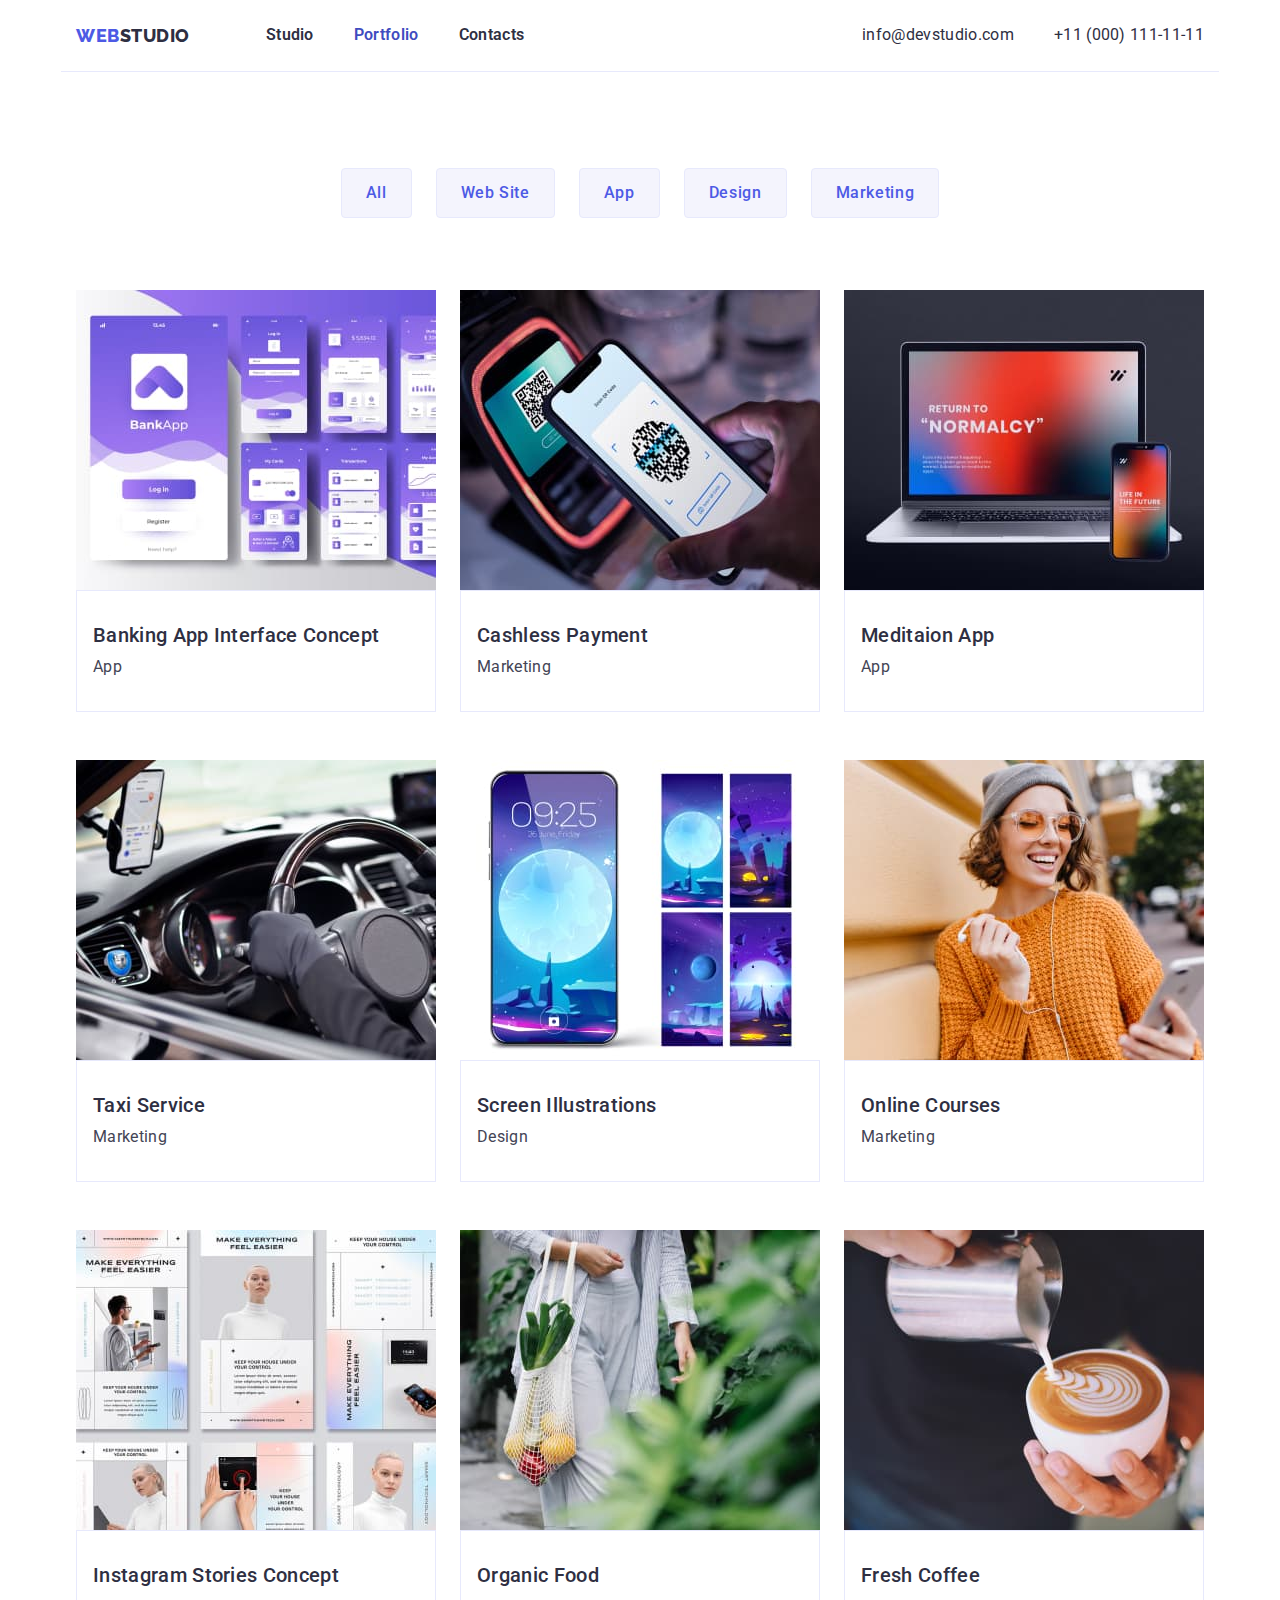
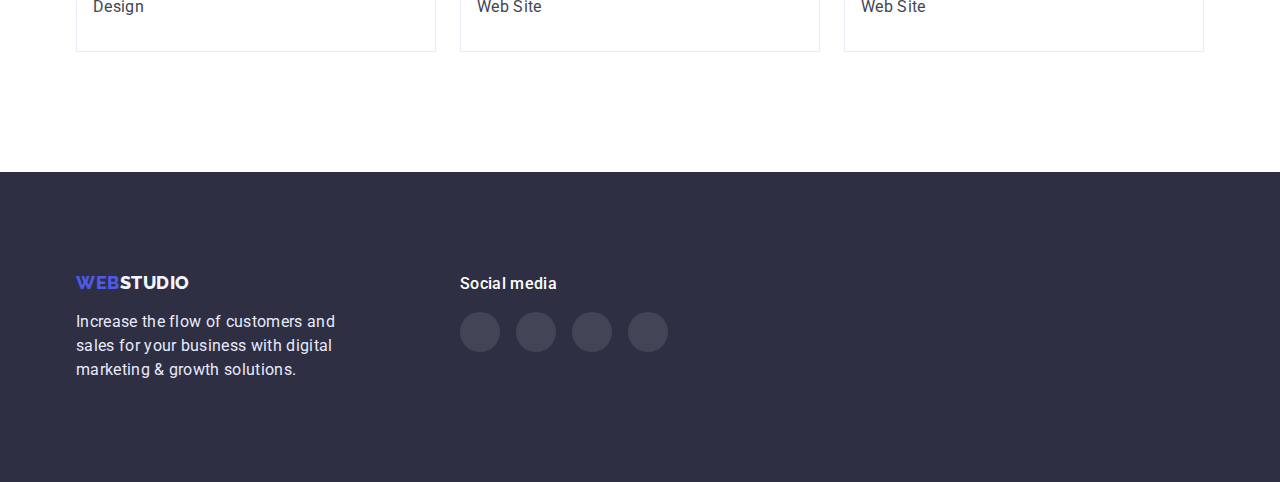
==== portfolio.html @ cd9ac671 "1st commit" ====
<!DOCTYPE html>
<html lang="en">
<head>
    <meta charset="UTF-8">
    <meta http-equiv="X-UA-Compatible" content="IE=edge">
    <meta name="viewport" content="width=device-width, initial-scale=1.0">
    <title>Portfolio</title>
    <link href="https://fonts.googleapis.com/css2?family=Raleway:wght@800&family=Roboto:wght@400;500;700;900&display=swap" rel="stylesheet">
    <link rel="stylesheet" href="./css/modern-normalize.css">
    <link rel="stylesheet" href="./css/styles.css">
</head>
<body>
    <header class="header">
        <div class="conteiner">
            <nav class="header-navigation">
                <a href="./index.html" class="logo"><span class="web">Web</span>Studio</a>
                <ul class="list header-list">
                    <li class="nav-link"><a href="./index.html" class="navigation">Studio</a></li>
                    <li class="nav-link"><a href="./portfolio.html" class="navigation current">Portfolio</a> </li>
                    <li class="nav-link"><a href="#" class="navigation">Contacts</a></li>
                </ul>
            </nav>
            <ul class="list header-link">
                 <li><a href="mailto:info@devstudio.com" class="mail-link">info@devstudio.com</a></li>
                 <li><a href="tel:+11(000)1111111" class="tel">+11 (000) 111-11-11</a></li>
            </ul>
        </div>
    </header>
    <main class="main">
    <section class="porfolio-menu">
       <div class="conteiner">
            <h1 hidden>Portfolio</h1>
            <ul class="list portfolio-btn">
                <li><button type="button" class="btn">All</button></li>
                <li><button type="button" class="btn">Web Site</button></li>
                <li><button type="button" class="btn">App</button></li>
                <li><button type="button" class="btn">Design</button></li>
                <li><button type="button" class="btn">Marketing</button></li>
            </ul>
            <ul class="list portfolio-cards">
            <li class="project-card">
                <a href="#" class="projects">
                    <img src="./images/project1.jpg" alt="app" width="360" height="300">
                    <div class="card-text">
                        <h3 class="title">Banking App Interface Concept</h3>
                        <p class="description">App</p>
                    </div>
                </a>
            </li>
            <li class="project-card">
                <a href="#" class="projects">
                    <img src="./images/project2.jpg" alt="cashless-payment" width="360" height="300"> 
                    <div class="card-text">
                        <h3 class="title">Cashless Payment</h3>
                        <p class="description">Marketing</p>
                    </div>
                </a>
            </li>
            <li class="project-card">
                <a href="#" class="projects">
                    <img src="./images/project3.jpg" alt="meditaion-app" width="360" height="300">
                    <div class="card-text">
                        <h3 class="title">Meditaion App</h3>
                        <p class="description">App</p>
                    </div>
                </a>
            </li>
            <li class="project-card">
                <a href="#" class="projects">
                    <img src="./images/project4.jpg" alt="taxi-service" width="360" height="300">
                    <div class="card-text">
                        <h3 class="title">Taxi Service</h3>
                        <p class="description">Marketing</p>
                    </div>
                </a>
            </li>
            <li class="project-card">
                <a href="#" class="projects">
                    <img src="./images/project5.jpg" alt="screen-illustrations" width="360" height="300">
                    <div class="card-text">
                        <h3 class="title">Screen Illustrations</h3>
                        <p class="description">Design</p>
                    </div>
                </a>
            </li>
            <li class="project-card">
                <a href="#" class="projects">
                    <img src="./images/project6.jpg" alt="girl-with-phone" width="360" height="300">
                    <div class="card-text">
                        <h3 class="title">Online Courses</h3>
                        <p class="description">Marketing</p>
                    </div>
                </a>
            </li>
            <li class="project-card">
                <a href="#" class="projects">
                    <img src="./images/project7.jpg" alt="instagram-stories-concept" width="360" height="300">
                    <div class="card-text">
                        <h3 class="title">Instagram Stories Concept</h3>
                        <p class="description">Design</p>
                    </div>
                </a>
            </li>
            <li class="project-card">
                <a href="#" class="projects">
                    <img src="./images/project8.jpg" alt="girl-with-vegetables" width="360" height="300">
                    <div class="card-text">
                        <h3 class="title">Organic Food</h3>
                        <p class="description">Web Site</p>
                    </div>
                </a>
            </li>
            <li class="project-card">
                <a href="#" class="projects">
                    <img src="./images/project9.jpg" alt="cup-of-coffee" width="360" height="300">
                    <div class="card-text">
                        <h3 class="title">Fresh Coffee</h3>
                        <p class="description">Web Site</p>
                    </div>
                </a>
            </li>
            </ul>
        </div>
    </section>
    </main>
    <footer class="footer">
        <div class="conteiner">
            <div class="logo-tagline">
                <a href="./index.html" class="logo"><span class="web">Web</span>Studio</a>
                <p class="tagline">Increase the flow of customers and sales for your business with digital marketing &
                    growth solutions.</p>
            </div>
            <div class="footer-soc-list">
                <p class="sm">Social media</p>
                <ul class="list">
                    <li class="footer-soc-item">
                        <a href="#" class="link footer-soc-link">
                            <svg class="footer-soc-icon" width="24" height="24">
                                <use href="./images/symbol-defs.svg#icon-inst"></use>
                            </svg>
                        </a>
                        <a href="#" class="link footer-soc-link">
                            <svg class="footer-soc-icon" width="24" height="24">
                                <use href="./images/symbol-defs.svg#icon-twitter"></use>
                            </svg>
                        </a>
                        <a href="#" class="link footer-soc-link">
                            <svg class="footer-soc-icon" width="24" height="24">
                                <use href="./images/symbol-defs.svg#icon-facebook"></use>
                            </svg>
                        </a>
                        <a href="#" class="link footer-soc-link">
                            <svg class="footer-soc-icon" width="24" height="24">
                                <use href="./images/symbol-defs.svg#icon-linkedin"></use>
                            </svg>
                        </a>
                    </li>
                </ul>
            </div>
        </div>
    </footer>
</body>
</html>
---- css/styles.css ----
:root {
  --main-light-color: #ffffff;
  --secondary-light-color:#f4f4fd;
  --main-font-color: #2e2f42;
  --secondary-font-color: #434455;
  --accent-color:#4d5ae5;
  --secondary-accent-color: #404bbf;
  --secondary-dark-color: #2e2f42;
  --third-light-color: #e7e9fc;
  --bg-gradient: linear-gradient(rgba(46, 47, 66, 0.7), rgba(46, 47, 66, 0.7));
}

p,h1,h2,h3,h4,h5,h6{
  margin: 0;
}

ul,ol{
  margin: 0;
  padding-left: 0;
}

img{
  display: block;
}

body {
  font-family: Roboto;
  letter-spacing: 0.02em;
  color: var(--main-font-color);
}


.conteiner{
  width: 1158px;
  padding-left: 15px;
  padding-right: 15px;
  outline: none;
  margin: 0 auto;
}

/* Logo */
.logo {
  text-decoration: none;
  font-family: Raleway;
  font-style: normal;
  font-weight: 800;
  font-size: 18px;
  letter-spacing: 0.03em;
  text-transform: uppercase;
}
  
.header-navigation>a{
  margin-right: 76px;
}
.header a {
  line-height: 1.3;
  color: var(--secondary-dark-color);
  padding-top: 24px;
  padding-bottom: 24px;
  
}

.web {
  color: var(--accent-color);
}


/*Header*/
.header {
  background-color: var(--main-light-color);
}
.header > .conteiner{
  display: flex;
  align-items: center;
  border-bottom: 1px solid #E7E9FC;
}
.header-navigation{
  display: flex;
  align-items: center;
  margin-right: auto;
}
.header-list{
  display: flex;
}

.header-link{
  display: flex;
}
.navigation {
  text-decoration: none;
  font-family: Roboto;
  font-style: normal;
  font-weight: 600;
  font-size: 16px;
  line-height: 1.5;
  letter-spacing: 0.02em;
  color: var(--main-font-color);
  padding-top: 24px;
  padding-bottom: 24px;
}

.nav-link{
  margin-right: 40px;
}
.nav-link:last-child{
  margin-right: 0;
}

.mail-link,
.tel {
  text-decoration: none;
  font-family: "Roboto";
  font-style: normal;
  font-weight: 400;
  font-size: 16px;
  line-height: 1.5;
  letter-spacing: 0.02em;
  color: var(--secondary-font-color);
  padding-top: 24px;
  padding-bottom: 24px;
}

.tel{
  margin-left: 40px;
}

.tel:hover,
.tel:focus,
.navigation:hover,
.navigation:focus,
.mail-link:hover,
.mail-link:focus{
  color: var(--secondary-accent-color);
}

.list {
  list-style: none;
}

.navigation.current{
  color: var(--secondary-accent-color);
}

/*Body*/

.main {
  background-color: var(--main-light-color);
}

.hero {
  background-color: var(--secondary-dark-color);
  background-image: var(--bg-gradient), url(../images/people-office\ 1.jpg);
  background-repeat: no-repeat;
  background-position: center;
  max-width: 1440px;
  margin-right: auto;
  margin-left: auto;
  padding-top: 188px;
  padding-bottom: 188px;
  
}

.hero h1 {
  font-style: normal;
  font-weight: 700;
  font-size: 56px;
  line-height: 1.1;
  color: var(--main-light-color);
  margin: 0 auto 48px;
  max-width: 494px;
  display: flex;
  text-align: center;
}

.service-btn {
  font-style: normal;
  font-weight: 500;
  font-size: 16px;
  line-height: 1.2;
  padding: 16px 32px;
  height: 56px;
  min-width: 169px;
  color: var(--main-light-color);
  border: none;
  cursor: pointer;
  display: flex;
  flex-direction: row;
  text-align: center;
  align-items: center;
  margin:0 auto;
  background-color: var(--accent-color);
  box-shadow: 0px 4px 4px rgba(0, 0, 0, 0.15);
  border-radius: 4px;
  /* identical to box height */
  letter-spacing: 0.04em;
}

.hero-elements{
  display: flex;
  justify-content: center;
  margin: 0 auto;
  flex-direction: row;
  text-align: center;
  align-items: center;
  justify-self: center;
}

.service-btn:hover,
.service-btn:focus {
  background: var(--secondary-accent-color);
  box-shadow: 0px 4px 4px rgba(0, 0, 0, 0.15);
  border-radius: 4px;
}

.btn {
  background-color: var(--secondary-light-color);
  border: 1px solid var(--third-light-color);
  border-radius: 4px;
  color: var(--accent-color);
  cursor: pointer;
  font-style: normal;
  font-weight: 500;
  font-size: 16px;
  line-height: 1.5;
  text-align: center;
  letter-spacing: 0.04em;
  padding: 12px 24px;
}


.btn:hover,
.btn:focus,
.btn:active {
  background: var(--secondary-accent-color);
  border-radius: 4px;
  color: var(--main-light-color);
  box-shadow: 0px 3px 1px rgba(0, 0, 0, 0.1), 0px 2px 1px rgba(0, 0, 0, 0.08), 0px 2px 2px rgba(0, 0, 0, 0.12);
}

.porfolio-menu{
  padding-top: 96px;
  padding-bottom: 120px;
}

.portfolio-btn{
 gap: 24px;
 margin-bottom: 72px;
 display: flex;
 flex-direction: row;
 text-align: center;
 align-items: center;
 justify-content: center;
 
 justify-self: center;
}

.portfolio-cards{
  display: flex;
  flex-wrap: wrap;
  gap: 48px 24px;
  background-color: var(--main-light-color);
}

.portfolio-cards>li{
box-sizing: inherit;
}

.card-text{
  padding-top: 32px;
  padding-bottom: 32px;
  padding-left: 16px;
  border: 1px solid var(--third-light-color);
  border-left: 1px solid var(--third-light-color);
  border-right: 1px solid var(--third-light-color);
  border-bottom: 1px solid var(--third-light-color);
  
}


.card-text>h3{
  margin-bottom: 8px;
}

.projects {
  text-decoration: none;
}

.project-card:hover .card-text,
.project-card:focus .card-text{
 border: 0.5px solid var(--secondary-light-color);
 box-shadow: 0px 1px 6px rgba(46, 47, 66, 0.08), 0px 1px 1px rgba(46, 47, 66, 0.16), 0px 2px 1px rgba(46, 47, 66, 0.08);
}

.our-adv{
  padding-top: 120px;
  padding-bottom: 120px;
}
.our-adv h2 {
  font-style: normal;
  font-weight: 500;
  font-size: 36px;
  line-height: 1.1;
  /* identical to box height, or 111% */
  text-transform: capitalize;
}

.our-adv-list{
  display: flex;
  gap: 24px;
}

.our-adv-item{
  display: flex;
  flex-direction: column;
  align-items: flex-start;
  padding: 0px;
  width: 264px;
  height: 224px;
}

.our-adv-icon{
 width: 264px;
 height: 112px;
 background-color: var(--secondary-light-color);
 border-radius: 4px;
 display: flex;
 align-items: center;
 justify-content: center;
 margin-bottom: 8px;
 padding: 24px 0;
}

.icon{
padding: 24px 100px;
}

.our-adv-list:last-child {
  margin-right: 0;
}

.our-adv-item>h3{
  margin-bottom: 8px;
}

.we-doing-item{
  display: flex;
  gap: 24px;
}
.we-doing{
  padding-bottom: 120px;
}

.we-doing>.conteiner>h2,
.team>.conteiner>h2,
.customers>.conteiner>h2{
  font-style: normal;
  font-weight: 700;
  font-size: 36px;
  line-height: 1.11;
  display: flex;
  flex-direction: row;
  text-align: center;
  align-items: center;
  justify-content: center;
  margin-left: auto;
  margin-right: auto;
  justify-self: center;
  margin-bottom: 72px;
}

.team {
  background-color: var(--secondary-light-color);
  padding-top: 120px;
  padding-bottom: 120px;
}

.team-item{
  display: flex;
  gap: 24px;
}

.team-item>li{
  background-color: var(--main-light-color);
}

.team-card{
  padding: 32px 16px;
  justify-content: center;
  align-items: center;
  text-align: center;
  border-radius: 0px 0px 4px 4px;
  box-shadow: 0px 1px 6px rgba(46, 47, 66, 0.08), 0px 1px 1px rgba(46, 47, 66, 0.16), 0px 2px 1px rgba(46, 47, 66, 0.08);
}
.team-card>h3{
  margin-bottom: 8px;
}
.team-card>p{
  margin-bottom: 8px;
}

.team-soc-item {
  display: flex;
  gap: 24px; 
}

.team-soc-link {
  width: 40px;
  height: 40px;
  border-radius: 50%;
  background-color: var(--accent-color);
  display: flex;
  align-items: center;
  justify-content: center;
}

.team-soc-link:hover{
  background-color: var(--secondary-accent-color);
}

.point,
.title {
  font-style: normal;
  font-weight: 500;
  font-size: 20px;
  line-height: 1.2;
  /* identical to box height, or 120% */
  color: var(--main-font-color);
}

.description {
  font-style: normal;
  font-weight: 400;
  font-size: 16px;
  line-height: 1.5;
  /* or 150% */
  color: var(--secondary-font-color);
}

.customers{
  padding-top: 130px;
  padding-bottom: 120px;
}

.customer-list{
  display: flex;
  gap: 24px;
}

.customer-item{
  width: 168px;
  height: 88px;
}

.customer-link{
  width: 100%;
  height: 100%;
  border: 1px solid #8E8F99;
  border-radius: 4px;
  display: flex;
  align-items: center;
  justify-content: center;
  fill: #8E8F99;
 }

.customer-link:hover{
border-color: var(--secondary-accent-color);
}
.customer-icon:hover{
  fill: var(--secondary-accent-color);
}



/* Footer */
.footer {
  background-color: var(--secondary-dark-color);
  padding-top: 100px;
  padding-bottom: 100px;
  
}

.footer>.conteiner>.logo-tagline>.logo{
  display: flex;
  line-height: 1.2;
  color: var(--secondary-light-color);
  width: 115px;
  height: 22px;
  display:block;
  margin-bottom: 16px;
}
.footer>.conteiner{
  display: flex;
}
.sm{
  font-style: normal;
  font-weight: 500;
  font-size: 16px;
  line-height: 1.5;
  color: var(--main-light-color);
  margin-bottom: 16px;
}
.tagline{
  font-style: normal;
  font-weight: 400;
  font-size: 16px;
  line-height: 1.5;
  color: var(--third-light-color);
  max-width: 264px;
}

.footer-soc-item {
  display: flex;
  gap: 16px;
}

.footer-soc-list{
  width: 208px;
  height: 80px;
}
.footer-soc-link {
  display: flex;
  flex-direction: row;
  width: 40px;
  height: 40px;
  border-radius: 50%;
  background-color: rgba(255, 255, 255, 0.1);
  align-items: center;
  justify-content: center;
}

.footer-soc-link:hover {
  background-color: #31D0AA;
}

.logo-tagline{
  margin-right: 120px;
}
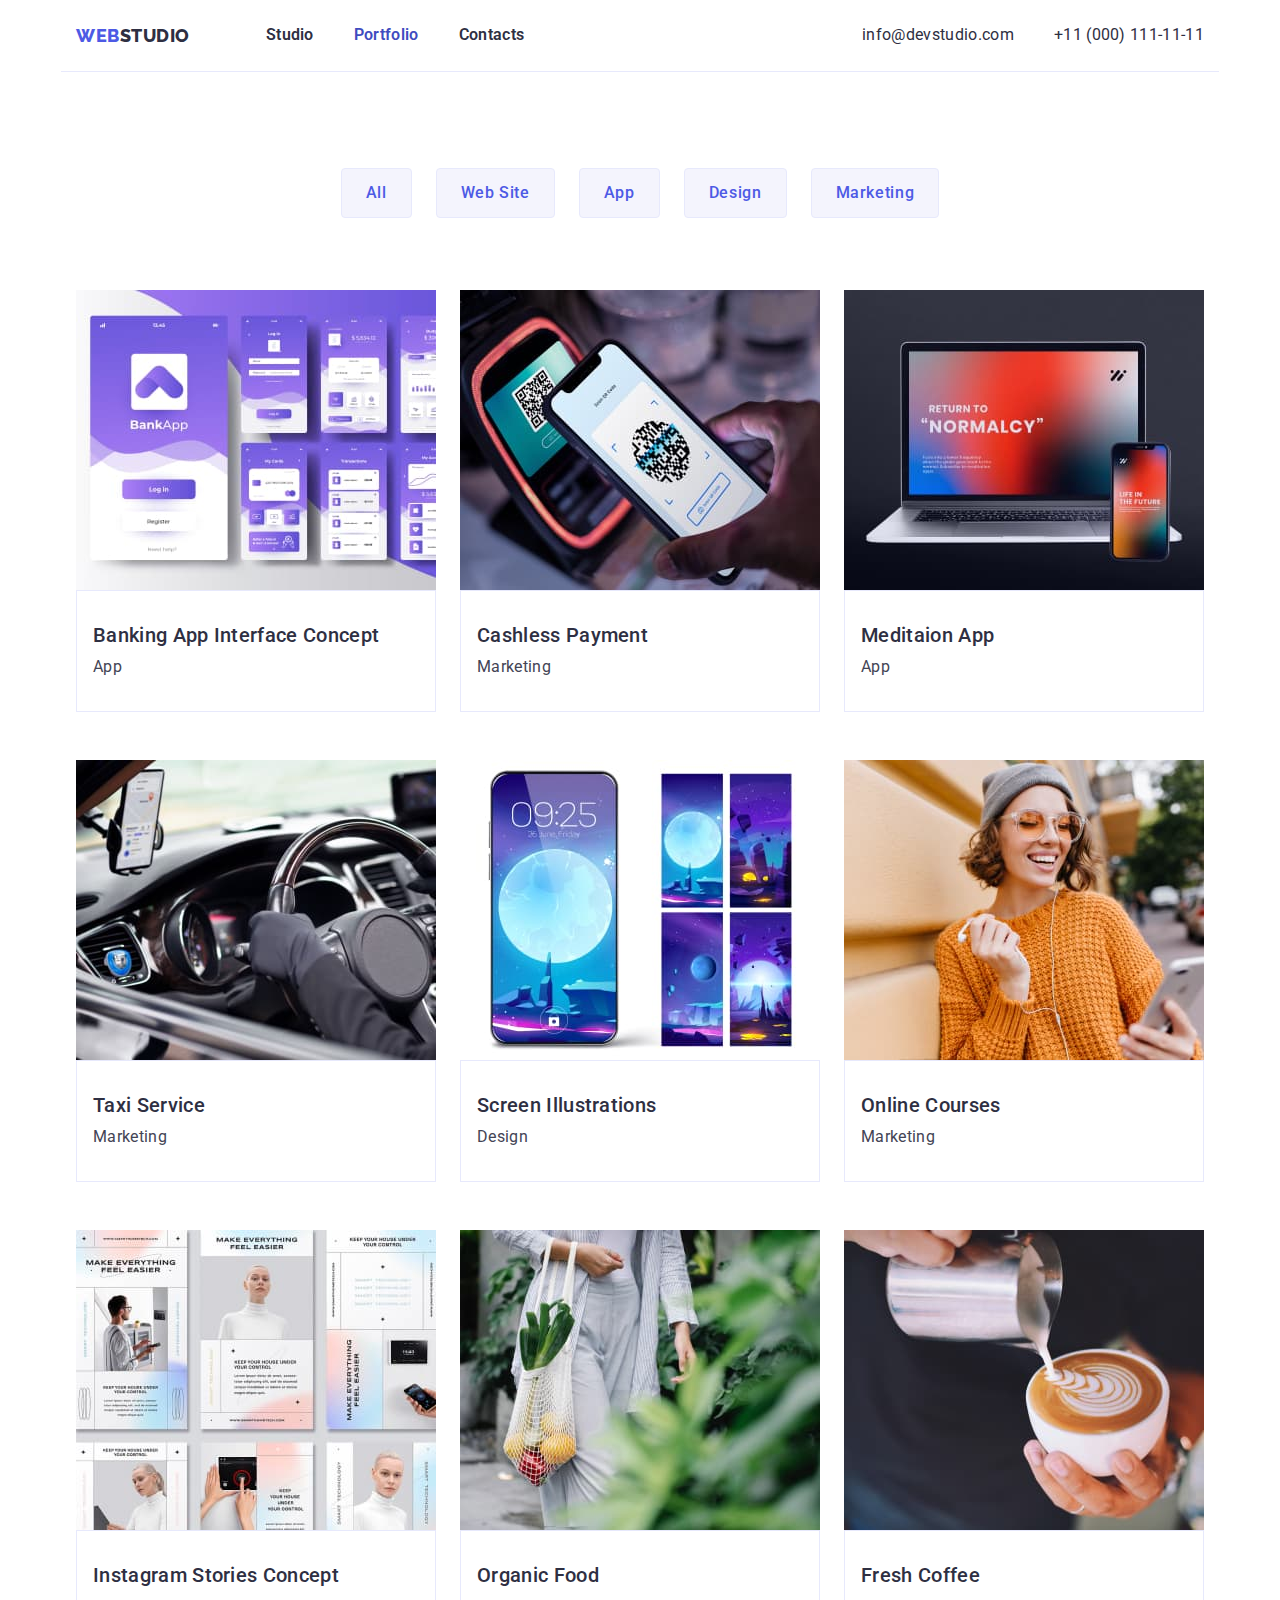
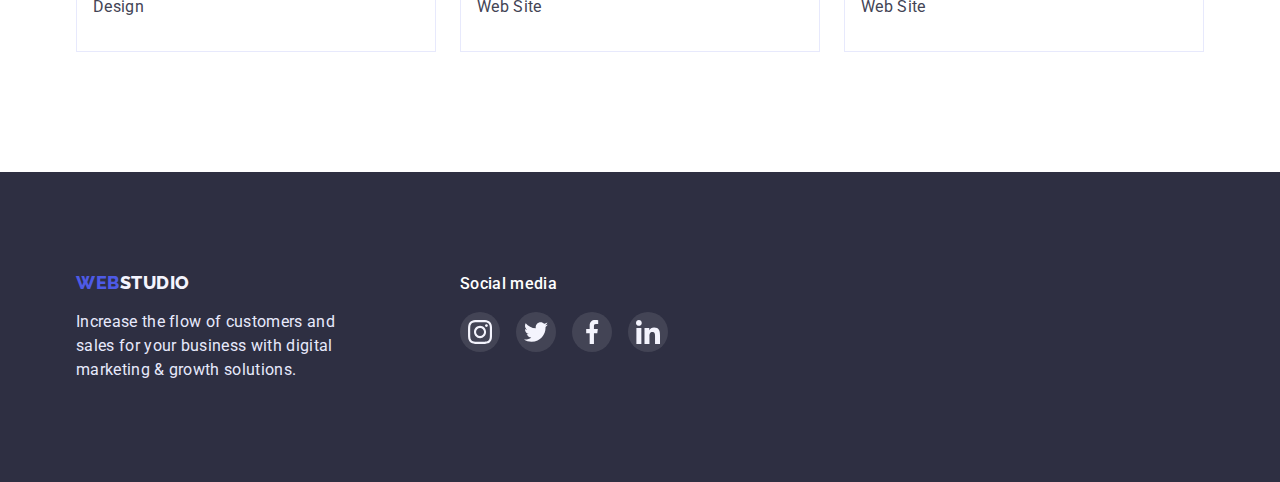
==== commit e2187650: "1 commit" ====
--- a/portfolio.html
+++ b/portfolio.html
@@ -136,22 +136,22 @@
                     <li class="footer-soc-item">
                         <a href="#" class="link footer-soc-link">
                             <svg class="footer-soc-icon" width="24" height="24">
-                                <use href="./images/symbol-defs.svg#icon-inst"></use>
+                                <use href="./images/icons.svg#icon-inst"></use>
                             </svg>
                         </a>
                         <a href="#" class="link footer-soc-link">
                             <svg class="footer-soc-icon" width="24" height="24">
-                                <use href="./images/symbol-defs.svg#icon-twitter"></use>
+                                <use href="./images/icons.svg#icon-twitter"></use>
                             </svg>
                         </a>
                         <a href="#" class="link footer-soc-link">
                             <svg class="footer-soc-icon" width="24" height="24">
-                                <use href="./images/symbol-defs.svg#icon-facebook"></use>
+                                <use href="./images/icons.svg#icon-facebook"></use>
                             </svg>
                         </a>
                         <a href="#" class="link footer-soc-link">
                             <svg class="footer-soc-icon" width="24" height="24">
-                                <use href="./images/symbol-defs.svg#icon-linkedin"></use>
+                                <use href="./images/icons.svg#icon-linkedin"></use>
                             </svg>
                         </a>
                     </li>
--- a/css/styles.css
+++ b/css/styles.css
@@ -319,8 +319,8 @@
 }
 
 .our-adv-icon{
- width: 264px;
- height: 112px;
+  max-width: 264px;
+ max-height: 112px;
  background-color: var(--secondary-light-color);
  border-radius: 4px;
  display: flex;
@@ -331,7 +331,8 @@
 }
 
 .icon{
-padding: 24px 100px;
+  padding: 24px 100px;
+  max-height: 112px;
 }
 
 .our-adv-list:last-child {
